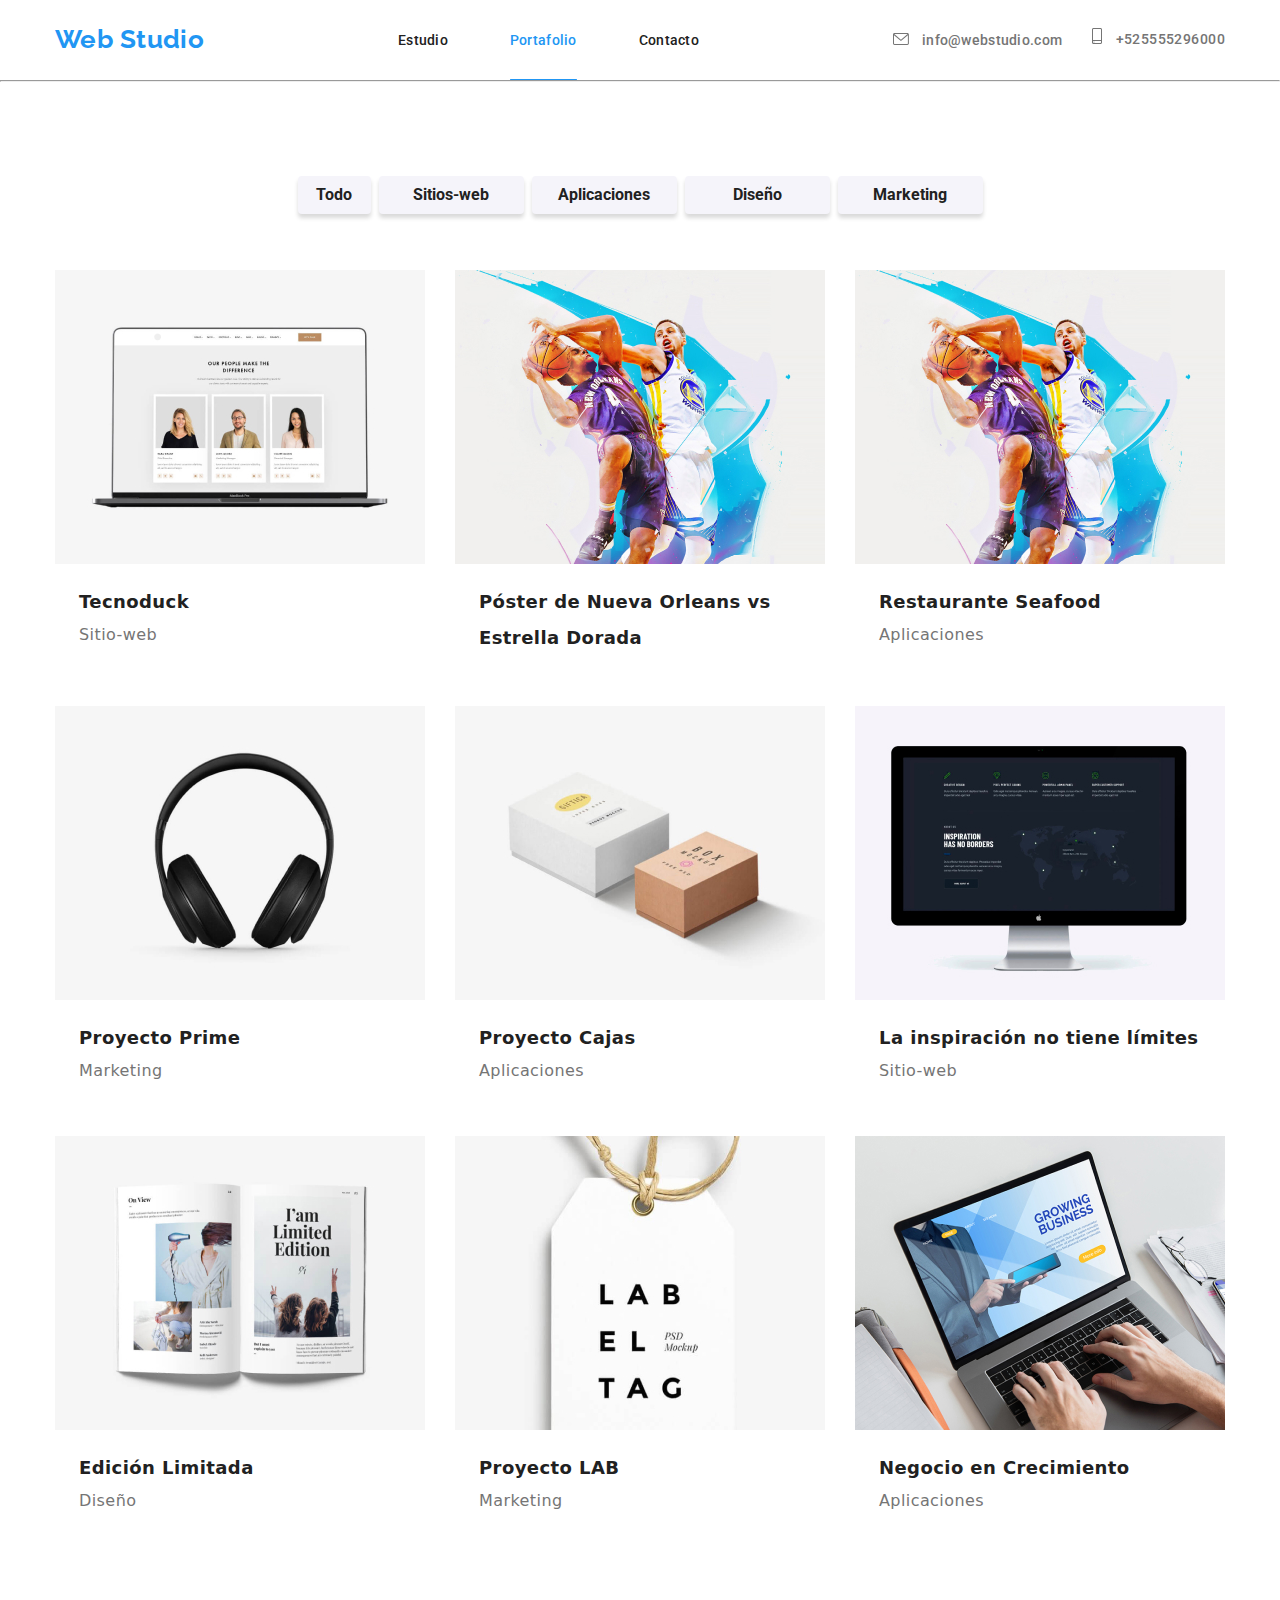
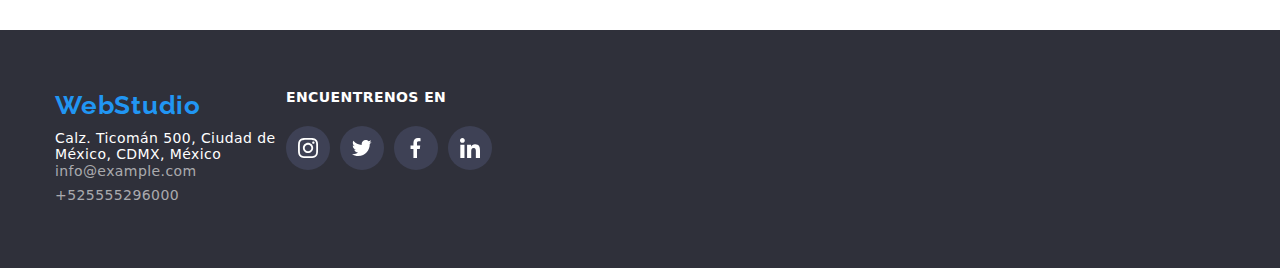
==== portafolio.html @ 2e1197ca "tarea5" ====
<!DOCTYPE html>
<html lang="es">
    <head>
        <link rel="stylesheet" href="./css/styles.css"/>
        <link href="https://fonts.googleapis.com/css2?family=Raleway:wght@700&family=Roboto:wght@400;500;700;900&display=swap" rel="stylesheet"/>
        <link href="https://fonts.googleapis.com/css2?family=Roboto:wght@0,300;0,400;0,700;0,900;1,300;1,400;1,700;1,900&display=swap" rel="stylesheet">
        <link rel="stylesheet" href="https://cdnjs.cloudflare.com/ajax/libs/modern-normalize/1.0.0/modern-normalize.min.css"/>
        <meta charset="UTF-8">
        <meta http-equiv="X-UA-Compatible" content="IE=edge">
        <meta name="viewport" content="width=device-width, initial-scale=1.0">
        <title>Portafolio</title>
    </head>

    <body>
        <header>
            <div class="container container-header ">
                <a href="#" class="principal-link">Web Studio</a>
                <nav class="link-nav">
                    <ul class="list-ul-links">
                        <li><a class="link" href="./index.html">Estudio</a></li>
                        <li><a class="link-portfolio" href="./portafolio.html">Portafolio</a></li>
                        <li><a class="link" href="#">Contacto</a></li>
                    </ul>
                </nav>
                
                <ul class="list-ul-contacs">
                    <div class="email">              
                        <li><a class="link-header" href="mailto:info@example.com" target="_blank">
                            <svg class="icon-email" width="16px" height="12px">
                                <use href="./images/icons.svg/sprite.svg#icon-envelope"></use>
                            </svg>
                            info@webstudio.com
                            </a>
                        </li>
                    </div>

                    <div class="tel">
                        <li><a class="header-number-contact" href="525555296000"> 
                            <svg class="icon-tel" width="10px" height="16px">
                                <use href="./images/icons.svg/sprite.svg#icon-smartphone"></use>
                            </svg>
                            +525555296000
                            </a>
                        </li>                                                             
                    </div>                                       
                </ul>   
            </div>
        </header>
        <hr>

        <main>
            <section class="section">
                <div class="container">
                    <ul class="list-bot">
                        <li> <button class="general-button" type="button"  target="_blank">Todo</button></li>
                        <li> <button class="button" type="button"  target="_blank">Sitios-web</button></li>
                        <li> <button class="button" type="button"  target="_blank">Aplicaciones</button></li>
                        <li> <button class="button" type="button"  target="_blank">Diseño</button></li>
                        <li> <button class="button" type="button"  target="_blank">Marketing</button></li>
                    </ul>
                    <ul class="list products-portfolio">
                        <li class="product">
                            <div class="text-product">
                                <img src="./images/tecnoduck.jpg" alt="tecnoduck" width="370" height="294">
                                <div class="presentation-product">
                                    <p>Tecnoduk es una plataforma de distribución de coronavirus de última generación. Las compañías usan esta plataforma para el espionaje digital y los ataques a los servidores seguros de la competencia.</p>
                                </div>
                            </div>  
                            <div class="reading-port">
                                <h3 class="title-h3">Tecnoduck</h3>
                                <p class="paragraph-portfolio">Sitio-web</p>
                            </div>                        
                        </li>
    
                        <li class="product">
                            <div class="text-product">
                                <img src="./images/poster.jpg" alt="porter New vs Star" width="370" height="294">
                                <div class="presentation-product">
                                    <p>Lorem ipsum dolor sit amet consectetur adipisicing elit. Esse autem optio commodi asperiores reiciendis in fugit ut quia nisi, totam consequatur quo nobis tempora temporibus accusantium hic?</p>
                                </div>
                            </div>
                            <div class="reading-port">
                                <h3 class="title-h3">Póster de Nueva Orleans vs Estrella Dorada </h3>
                               
                            </div>                            
                        </li>
    
                        <li class="product">
                            <div class="text-product">
                                <img src="./images/poster.jpg" alt="porter New vs Star" width="370" height="294">
                                <div class="presentation-product">
                                    <p>Lorem ipsum dolor sit amet consectetur adipisicing elit. Esse autem optio commodi asperiores reiciendis in fugit ut quia nisi, totam consequatur quo nobis tempora temporibus accusantium hic?</p>
                                </div>
                            </div>
                            <div class="reading-port">
                                <h3 class="title-h3">Restaurante Seafood</h3>
                                <p class="paragraph-portfolio">Aplicaciones</p>
                            </div>                           
                        </li>
    
                        <li class="product">
                            <div class="text-product">
                                <img src="./images/proj-prime.jpg" alt="proyecto-prime" width="370" height="294">
                                <div class="presentation-product">
                                    <p>Lorem ipsum dolor sit amet consectetur adipisicing elit. Esse autem optio commodi asperiores reiciendis in fugit ut quia nisi, totam consequatur quo nobis tempora temporibus accusantium hic?</p>
                                </div>
                            </div>
                            <div class="reading-port">
                                <h3 class="title-h3">Proyecto Prime</h3>
                                <p class="paragraph-portfolio">Marketing</p>
                            </div>                            
                        </li>
    
                        <li class="product">
                            <div class="text-product">
                                <img src="./images/proj-box.jpg" alt="proyecto-caja" width="370" height="294">
                                <div class="presentation-product">
                                    <p>Lorem ipsum dolor sit amet consectetur adipisicing elit. Esse autem optio commodi asperiores reiciendis in fugit ut quia nisi, totam consequatur quo nobis tempora temporibus accusantium hic?</p>
                                </div>
                            </div>
                            <div class="reading-port">
                                <h3 class="title-h3">Proyecto Cajas</h3>
                            <p class="paragraph-portfolio">Aplicaciones</p>
                            </div>                          
                        </li>
    
                        <li class="product">
                            <div class="text-product">
                                <img src="./images/inspiration.jpg" alt="inspiración" width="370" height="294">
                                <div class="presentation-product">
                                    <p>Lorem ipsum dolor sit amet consectetur adipisicing elit. Esse autem optio commodi asperiores reiciendis in fugit ut quia nisi, totam consequatur quo nobis tempora temporibus accusantium hic?</p>
                                </div>
                            </div> 
                            <div class="reading-port">
                                <h3 class="title-h3">La inspiración no tiene límites</h3>
                                <p class="paragraph-portfolio">Sitio-web</p>
                            </div>                           
                        </li>
    
                        <li class="product">
                            <div class="text-product">
                                <img src="./images/edit-limit.jpg" alt="edición-limitada" width="370" height="294">
                                <div class="presentation-product">
                                    <p>Lorem ipsum dolor sit amet consectetur adipisicing elit. Esse autem optio commodi asperiores reiciendis in fugit ut quia nisi, totam consequatur quo nobis tempora temporibus accusantium hic?</p>
                                </div>
                            </div>
                            <div class="reading-port">
                                <h3 class="title-h3">Edición Limitada</h3>
                                <p class="paragraph-portfolio">Diseño</p>
                            </div>                          
                        </li>
    
                        <li class="product">
                            <div class="text-product">
                                <img src="./images/proj-lab.jpg" alt="laboratorio" width="370" height="294">
                                <div class="presentation-product">
                                    <p>Lorem ipsum dolor sit amet consectetur adipisicing elit. Esse autem optio commodi asperiores reiciendis in fugit ut quia nisi, totam consequatur quo nobis tempora temporibus accusantium hic?</p>
                                </div>
                            </div>
                            <div class="reading-port">
                                <h3 class="title-h3">Proyecto LAB</h3>
                                <p class="paragraph-portfolio">Marketing</p>
                            </div>                           
                        </li>
    
                        <li class="product">
                            <div class="text-product">
                                <img src="./images/business.jpg" alt="Negocios" width="370" height="294">
                                <div class="presentation-product">
                                    <p>Lorem ipsum dolor sit amet consectetur adipisicing elit. Esse autem optio commodi asperiores reiciendis in fugit ut quia nisi, totam consequatur quo nobis tempora temporibus accusantium hic?</p>
                                </div>
                            </div>
                            <div class="reading-port">
                                <h3 class="title-h3">Negocio en Crecimiento</h3>
                                <p class="paragraph-portfolio">Aplicaciones</p>
                            </div>                          
                        </li>
                    </ul>
                </div>
            </section>
            
        </main>

        <footer class="footer">
            <div class="container">
                <div class="style">
                    <div>
                        <a href="#" class="link-study-footer" target="_blank">WebStudio</a>
                        <address class="address">
                            <ul class="list-addres">
                                <li class="dir"> Calz. Ticomán 500, Ciudad de México, CDMX, México </li>
                                <li><a class="footer-link" href="mailto:info@example.com"  target="_blank">info@example.com</a> </li>
                                <li><a class="footer-number-contact"href="tel:+525555296000">+525555296000</a></li>
                            </ul> 
                        </address>
                    </div>
                    <div class="network-footer">
                        <h2 class="title-network-footer">Encuentrenos en</h2>           
                        <ul class="ul-social-networks">
                            <li class="social-networks">
                                <a href="#" class="team-contact-link2" >
                                    <svg class="team-contact-icon2" width="20px" height="20px">
                                        <use class= "icon"href="./images/icons.svg/sprite.svg#icon-instagram"></use>
                                    </svg>
                                </a> 
                            </li>
                            <li class="social-networks">
                                <a href="#" class="team-contact-link2" >
                                    <svg class="team-contact-icon2" width="20px" height="20px">
                                        <use href="./images/icons.svg/sprite.svg#icon-twitter"></use>
                                    </svg>
                                </a> 
                            </li>
                            <li class="social-networks">
                                <a href="#" class="team-contact-link2" >
                                    <svg class="team-contact-icon2" width="20px" height="20px">
                                        <use href="./images/icons.svg/sprite.svg#icon-facebook"></use>
                                    </svg>
                                </a> 
                            </li>
                            <li class="social-networks">
                                <a href="#" class="team-contact-link2" >
                                    <svg class="team-contact-icon2" width="20px" height="20px">
                                        <use href="./images/icons.svg/sprite.svg#icon-linkedin"></use>
                                    </svg>
                                </a> 
                            </li>                                                                              
                        </ul>
                    </div>                    
                </div>               
            </div>                     
        </footer>
    </body>
</html>
---- css/styles.css ----
/* ------------ NORMALICE-----------------*/

h1,h2,h3,h4,h5,h6,p{
    margin-top: 0;
    margin-bottom: 0;
}
html{
    box-sizing: border-box;
}
*,*::after,*::before{
    box-sizing: inherit;
}
img{
    display: block;
    max-width: 100%;
    height: auto;
}
address{
    font-style: normal;
}
.link{
    text-decoration: none;
    color: inherit;
}
.list{
    list-style: none;
    padding: 0;
    margin: 0;
}

/*---------------------Variables--------------------------------*/
:root{
    --conteiner-pading:calc((100%- 1200)/2);
    --color-texto-principal: #212121; 
    --color-texto-secundario: #2196F3;
    --color-texto-terceario: #FFFFFF;
    --background-color-principal: #2196F3;
}
 /* --- GENERAL---*/
body{
    color: var(--color-texto-principal);
    background-color: var(--color-texto-terceario);
    font-family: "Roboto", sans-serif;
    font-style: normal;
    font-size: 14px;
    font-weight: 400;
    letter-spacing: 0.03em;
}
a {
 text-decoration: none;
}
* {
    margin: 0;
    padding: 0;
    box-sizing: border-box;
  }
.container { 
    width: 1200px; 
    padding-left: 15px; 
    padding-right: 15px; 
    margin:0 auto; 
}
.section{
    padding-top: 94px;
    padding-bottom: 94px;
}
/* ----------------HEADER---------------------------*/

/* -----------logo Webstudio-------------------*/

.principal-link{
    color: var(--color-texto-secundario);
    font-family: "Raleway";
    font-weight: 700;
    font-size: 26px;
    line-height: 1.19;
    margin-top: 24px;
    margin-bottom: 25px;
}
/* --------enlaces header------------------------------*/

.link-study{
    position: relative;
    color: var(--color-texto-secundario);
    font-family: "Roboto";
    font-weight: 500;
    line-height: 0.86;
    text-align: left;
    line-height: 1.14;
    letter-spacing: 0.02em;
    text-decoration: none;  
    padding-top: 32px;
    padding-bottom: 32px;
}
.link-study:hover,
.link-study:focus{
    color: var(--color-texto-principal);
 }

.link-study::after{
    content:"";
    position: absolute;
    bottom: -1px;
    left: 0;
    width: 100%;
    height: .1px;
    background-color: var(--color-texto-secundario);
    }
.link-study:hover::after{
    height: 4px;
    color: var(--color-texto-secundario);
    border-radius: 2px;
    transition-duration: 250ms;
    transition-timing-function: cubic-bezier( 0.4, 0, 0.2, 1);
}
.link-portfolio{
    color: var(--color-texto-secundario);
    font-family: "Roboto";
    font-weight: 500;
    line-height: 0.87;
    letter-spacing:0.02em;
    padding-top: 32px;
    padding-bottom: 32px;
    text-decoration: none;
}
.link-portfolio:hover,
.link-portfolio:focus{
    color: var(--color-texto-secundario);
    transition-duration: 500ms;
    transition-timing-function: cubic-bezier( 0.4, 0, 0.2, 1);
}
.link-portfolio{
    position: relative;
}
.link-portfolio::after{
    content:"";
    position: absolute;
    bottom: 0;
    left: 0;
    width: 100%;
    height: 1px;
    background-color: var(--color-texto-secundario);
    border-radius: 2px;
    }
.link-portfolio:hover::after{
    height: 4px;
    color: var(--color-texto-secundario);
    transition-duration: 500ms;
    transition-timing-function: cubic-bezier( 0.4, 0, 0.2, 1);
}
.link{
    color: var(--color-texto-principal);
    font-family: "Roboto";
    font-weight: 500;
    line-height: 0.87;
    text-align: left;
    letter-spacing:0.02em;
    padding-top: 32px;
    padding-bottom: 32px;
    text-decoration: none;
}
.link:hover,
.link:focus{
    color: var(--color-texto-secundario);
    transition-duration: 250ms;
    transition-timing-function: cubic-bezier( 0.4, 0, 0.2, 1);
}
/*-------------------------------------------*/
.link-header{
    color:#757575  ;
    font-family: "Roboto";
    font-weight: 500;
    line-height: 0.86;
    letter-spacing: 0.02em;
    padding-top: 32px;
    padding-bottom: 32px;
    text-decoration: none;
    }
.link-header:hover,
.link-header:focus{
    color: var(--color-texto-secundario);
}
.header-number-contact{
    color: #757575;
    font-family: "Roboto";
    font-style: normal;
    font-weight: 500;
    line-height: 1.71;
    text-align: left;
    padding-top: 32px;
    padding-bottom: 32px;
    text-decoration: none;
}
.header-number-contact:hover,
.header-number-contact:focus{
    color: var(--color-texto-secundario); 
}
    /*--- FLEX HEADER--- */

.container-header{
    display: flex;
    justify-content: space-between;
    align-items: center;
    gap: 100px;
    text-decoration: none;
}
.link-nav{
    display: flex; 
    justify-content: center;
    align-items: center;
    gap: 80px;
    text-decoration: none;
}
.list-ul{
    display: flex;
    justify-content: center;
    list-style: none;
    gap: 30px;
    }

.list-ul-links{
    display: flex;
    justify-content: center;
    align-items: center;
    list-style: none;
    gap: 62px;
}

.list-ul-contacs{
    display: flex;
    justify-content: flex-end;
    align-items: center;
    list-style: none;
    gap: 30px;
}
.email{
    display: flex;
    justify-content: center;
    align-items: center;
    gap: 30px;
    cursor: pointer;
}
.email:hover use,
.email:focus use{
    fill: var(--color-texto-secundario);
}
.icon-email{
    fill: #757575;
    margin-right: 10px;
}

.tel:hover use,
.tel:focus use{
    fill: var(--color-texto-secundario);
}
.tel{
    cursor: pointer;
}
.tel{
    display: flex;
    justify-content: center;
    align-items: center;
    gap: 08px;
}    
.icon-tel{
    fill: #757575;
    margin-right: 10px;
}
/*---------------------------MAIN------------------------*/
/*------hero------*/
.hero{
    color: var(--color-texto-terceario);
    background-color: #2F303A;
    text-align: center;
    align-items: center;
    padding: 200px 0;
    display: flex;
    width: auto;
    height: auto;
    justify-content: space-evenly;
    flex-direction: column;
    align-items: center;
    background-image:
    linear-gradient(to right, 
    rgba(47,48,58,0.4), 
    rgba(47,48,58,0.4)),
    url(../images/Imagen.jpg);
    background-position: center;
    background-size: cover;
}
/*------------Titulo Principal----------------*/
.hero-title{
    color: var(--color-texto-terceario);
    width: 696px;
    font-weight: 900;
    font-size: 44px;
    line-height: 1.36;
    text-align: center;
    letter-spacing: 0.06em;
    margin-left:auto;
    margin-right: auto;
}
/*---------Botón principal------------------------------------*/

.hero-button{
    color: var(--color-texto-terceario);
    background-color: var(--background-color-principal);
    font-family: "Roboto";
    font-size: 16px;
    font-weight: 700;
    line-height: 1.87;
    letter-spacing: 0.06em;
    padding: 10px 32px;
    border: 0; 
    cursor: pointer;
    text-align: center;
    margin-top: 30px;
    box-shadow: 0px 4px 4px rgba(0, 0, 0, 0.15);
    border-radius: 4px; 
}
.hero-button:hover, 
.hero-button:focus{
    color: var(--color-texto-principal);
    transition-duration: 250ms;
    transition-timing-function: cubic-bezier( 0.4, 0, 0.2, 1);
}

/*---------Ventana modal------------
.data-modal-open{

}
.backdrop{
    position: fixed;
    width: 100%;
    height: 100%;
    top: 0;
    left: 0;
    background-color: rgba(0, 0, 0, 0.4);
 
}
.is-hidden{
    visibility: hidden;
    opacity: 0;
    pointer-events: none;   
}
.modal{
    position: absolute;
    border-radius: 4px;
    visibility: hidden;

-----*/


/*-------Sección de beneficios y servicios--------------------------------*/

.icons-benefist{
    background-color: #F5F4FA;
    display: flex;
    width: 270px;
    height: 120px;
    justify-content: center;
    align-items: center;
    text-align: center;
    gap: 20px;
}
.titles{
    color: var(--color-texto-principal);
    font-weight: 700;
    text-align: center;
    align-items: center;
    line-height: 1.14;
    padding-top: 30px;
}
.paragraph{
    color: #757575;
    font-weight: 400;
    line-height: 1.71;
    text-align: left;
    margin-top: 19px;
}

/*-------------Servicios----------------*/
.h3{
    font-family: "Roboto";
    font-style: bond;
    font-weight: 700;
    font-size: 16px;
    line-height: 1.18;
    margin-bottom: 10px;
}
.paragraph-second{
    font-family: "Roboto";
    font-weight: 400;
    font-size: 16px;
    line-height: 1.18;
    text-align: center;
}
/*------Flex contenedor de servicios*/
.icon{
    display: flex;
    justify-content: center;
    align-items: center;
}
.title-service{
    font-weight: 700;
    font-size: 36px;
    line-height: 1.16;
    text-align: center;
    margin-bottom: 30px;
}
.imag-server{
    position: relative;
}
.text-imag{
    position: absolute;
    top: 252px;
    width: 100%;
} 
.paragraph-serv{
    color: var(--color-texto-terceario);
    font-weight: 700;
    font-size: 14px;
    text-align: center;
    text-transform: uppercase;
    background-color: rgba(47, 48, 58, 0.6);
    line-height: 70px; 
}
/*--------------------------------*/
.seccion-team{
    background-color: #F5F4FA;
}
.team-service{
    display: flex;
    justify-content: center;
    align-items: center;
    text-align: center;
    gap: 30px;  
}
.person-rol{
    border-radius: 4px;
    box-shadow: 0px 4px 4px rgba(0, 0, 0, 0.15);
}
.team-member {
    padding: 30px;
}
/*-----------------Iconos redes sociales Main-----------------*/

.team-contact-link{
    display: flex;
    justify-content: center;
    width: 44px;
    height: 44px;
    border-radius: 25px;
    text-align: center;
    align-items: center;
    line-height: 1.87;
}
.team-contact-link:hover{
    display: flex;
    justify-content: center;
    width: 44px;
    height: 44px;
    border-radius: 25px;
    background-color: var(--color-texto-secundario);
    text-align: center;
    align-items: center;
    line-height: 1.87;
    transition-duration: 250ms;
    transition-timing-function: cubic-bezier( 0.4, 0, 0.2, 1);
}
.ul-social-networks{
    display: flex;
    justify-content: center;
    align-items: center;
    gap: 10px;
    margin-top: 20px;
    cursor: pointer; 
    list-style: none;
}
.team-contact-link{
    display: flex;
    justify-content: center;
    width: 44px;
    height: 44px;
    border-radius: 25px;
    text-align: center;
    align-items: center;
    line-height: 1.87;
 }
.team-contact-icon{
    fill: #AFB1B8;
    }
.team-contact-icon:hover{
        fill: var(--color-texto-terceario);
        transition-duration: 500ms;
    transition-timing-function: cubic-bezier( 0.4, 0, 0.2, 1);
}     
.team-contact-link:hover{
        display: flex;
        justify-content: center;
        width: 44px;
        height: 44px;
        border-radius: 25ppx;
        background-color: var(--background-color-principal);
        text-align: center;
        align-items: center;
        line-height: 1.87;
        transition-duration: 500ms;
        transition-timing-function: cubic-bezier( 0.4, 0, 0.2, 1);
}
.icon-section{
    width: 100%;
    display: flex;
    justify-content: space-around;
    padding: 16px;
}
.icon-section > svg > path{
    fill: #AFB1B8;  
}
.icon-section > svg:hover > path,
.icon-section > svg:focus > path {
    fill: var(--color-texto-terceario);
    cursor: pointer;
    transition-duration: 500ms;
    transition-timing-function: cubic-bezier( 0.4, 0, 0.2, 1);
}

/*----------------------CLIENTES REGULARES-----------------------*/
.icon-list{
    display: flex;
    justify-content: center;
    align-items: center;
    text-align: center;
    gap:30px;
    padding: 0;
}
.bord-icons:hover .icon-group{
    fill:var(--color-texto-secundario);
    cursor: pointer;
    transition-duration: 500ms;
    transition-timing-function: cubic-bezier( 0.4, 0, 0.2, 1);
}
.bord-icons:hover{
    border:1px solid var(--color-texto-secundario);  
}
.bord-icons{
    border: 1px solid #AFB1B8;
    width: 170px;
    height: 81px;
    display: flex;
    justify-content: center;
    align-items: center;
    border-radius: 4px;
}
.icon-group{
    fill: #AFB1B8;
} 

 /*--------------------FOOTER--------------------------*/
.link-study-footer{
    color: var(--color-texto-secundario);
    font-family: Raleway;
    font-style: normal;
    font-weight: 700;
    font-size: 26px;
    line-height: 1.19;
    letter-spacing: 0.03em;
    margin-left: 0px;
    display: inline-block;
}
.dir{
    color: var(--color-texto-terceario);
    width: 231px;
    height: 21px;
    margin-top: 9px;
    margin-bottom: 9px;
}
.footer-link{
    color: rgba(255, 255, 255, 0.6);
    font-weight: 400;
    line-height: 1.71;
}
.footer-link:hover, 
.footer-link:focus{
    color: var(--color-texto-secundario);
    transition-duration: 500ms;
    transition-timing-function: cubic-bezier( 0.4, 0, 0.2, 1);
}
.footer-number-contact{
    color: rgba(255, 255, 255, 0.6);
    font-weight: 400;
    line-height: 1.71;
}
.footer-number-contact:hover, 
.footer-number-contact:focus{
    color: var(--color-texto-secundario);
    transition-duration: 500ms;
    transition-timing-function: cubic-bezier( 0.4, 0, 0.2, 1);

    /*--------flex footer----------*/
}
.footer{
    background-color: #2F303A; 
    padding-top: 60px;
    padding-bottom: 60px;
}
.style{
    display: flex;
}
.list-addres{
    list-style: none;
    display: inline-block;
    flex-direction: column;
    margin: 0 auto;
}
/* -------redes sociales footer*/


.title-network-footer{
    color: var(--color-texto-terceario);
    font-weight: 700;
    font-size: 14px;
    line-height: 1.14;
    text-transform: uppercase;
}
.team-contact-link2{
    display: flex;
    justify-content: center;
    width: 44px;
    height: 44px;
    border-radius: 25px;
    background-color: #3e4155;
    text-align: center;
    align-items: center;
    line-height: 1.87;
 }
 .team-contact-icon2{
    fill: var(--color-texto-terceario);
    }
.team-contact-link2:hover{
        display: flex;
        justify-content: center;
        width: 44px;
        height: 44px;
        border-radius: 25ppx;
        background-color: var(--background-color-principal);
        text-align: center;
        align-items: center;
        line-height: 1.87;
        transition-duration: 500ms;
        transition-timing-function: cubic-bezier( 0.4, 0, 0.2, 1);
}

/*--------------------PÁGINA DE PORTAFOLIO------------------------*/
.title-h3{
    color:var(--color-texto-principal);
    font-weight: 700;
    font-size: 18px;
    line-height: 2;
    text-align: Left;
    letter-spacing: 0.06;
}
.paragraph-portfolio{
    color: #757575;
    font-weight: 400;
    font-size: 16px;
    line-height: 1.87;
    text-align: Left;
}
/* ---------Botones------------------*/

.general-button{
    color: var(--color-texto-principal);
    background-color: #F5F4FA;
    font-family: "Roboto";
    font-style: normal;
    font-weight: 500;
    font-size: 16px;
    font-weight: 700;
    line-height: 1.62;
    text-align: center;
    width: 73px;
    height: 38px;
    left: 495px;
    top: 186px;
    border: 0;
    cursor: pointer;
    box-shadow: 0px 4px 4px rgba(0, 0, 0, 0.15);
    border-radius: 4px; 
}
.general-button:hover, 
.general-button:focus{
    color: var(--color-texto-terceario);
    background-color: var(--background-color-principal);
    transition-duration: 250ms;
    transition-timing-function: cubic-bezier( 0.4, 0, 0.2, 1);
}
.button{
    color: var(--color-texto-principal);
    background-color: #F5F4FA;
    font-family: "Roboto";
    font-style: normal;
    font-weight: 500;
    font-size: 16px;
    font-weight: 700;
    line-height: 1.62;
    border: 0;
    cursor: pointer;
    box-shadow: 0px 4px 4px rgba(0, 0, 0, 0.15);
    border-radius: 4px; 
    width: 145px;
    height: 38px;
}
.button:hover,
.button:focus{
    color: var(--color-texto-terceario);
    background-color: var(--background-color-principal);
    transition-duration: 500ms;
    transition-timing-function: cubic-bezier( 0.4, 0, 0.2, 1);
}
.list-bot{
    display: flex;
    justify-content: center;
    align-items: center;
    list-style: none;
    gap: 08px;
    padding-bottom: 56px;
    }

/*------------------Productos de protafolio--------------------------------*/
.products-portfolio{
    display: flex;
    flex-wrap: wrap;
    gap: 30px; 
}
.product{
    flex-basis: calc((100% - 60px) / 3);
}
.product:hover,
.product:focus{
    cursor: pointer;
    box-shadow: 0px 4px 4px rgba(0, 0, 0, 0.15);
    border-radius: 4px;
}
.title-h3{
    font-size: 18px;
    width: 322px;
}
.paragraph-portfolio{
    font-size: 16px;
    width: 322px;
    height: 30px;
}
.reading-port{
    padding: 20px 24px;
}
.text-product{
    position: relative;
    width: 370px;
    height: 294px;
    margin-left: auto;
    margin-right: auto;
    background-color: #bdbdbd;
    overflow: hidden;
}
.text-product:hover .presentation-product {
    transform: translatex(0);
  }
.presentation-product{
    position: absolute;
    top: 0;
    left: 0;
    width: 370px;
    height: 2294px;
    background-color: rgba(33, 150, 243, 0.9);
    transform: translatey(100%);
    transition-duration: 500ms;
    transition-timing-function: cubic-bezier( 0.4, 0, 0.2, 1);
}
.presentation-product > p {
    color: var(--color-texto-terceario);
    padding: 63px 24px;
    font-weight: 400;
    font-size: 18px;
    line-height: 1.55;
    text-align: center;
    align-items: center;
}
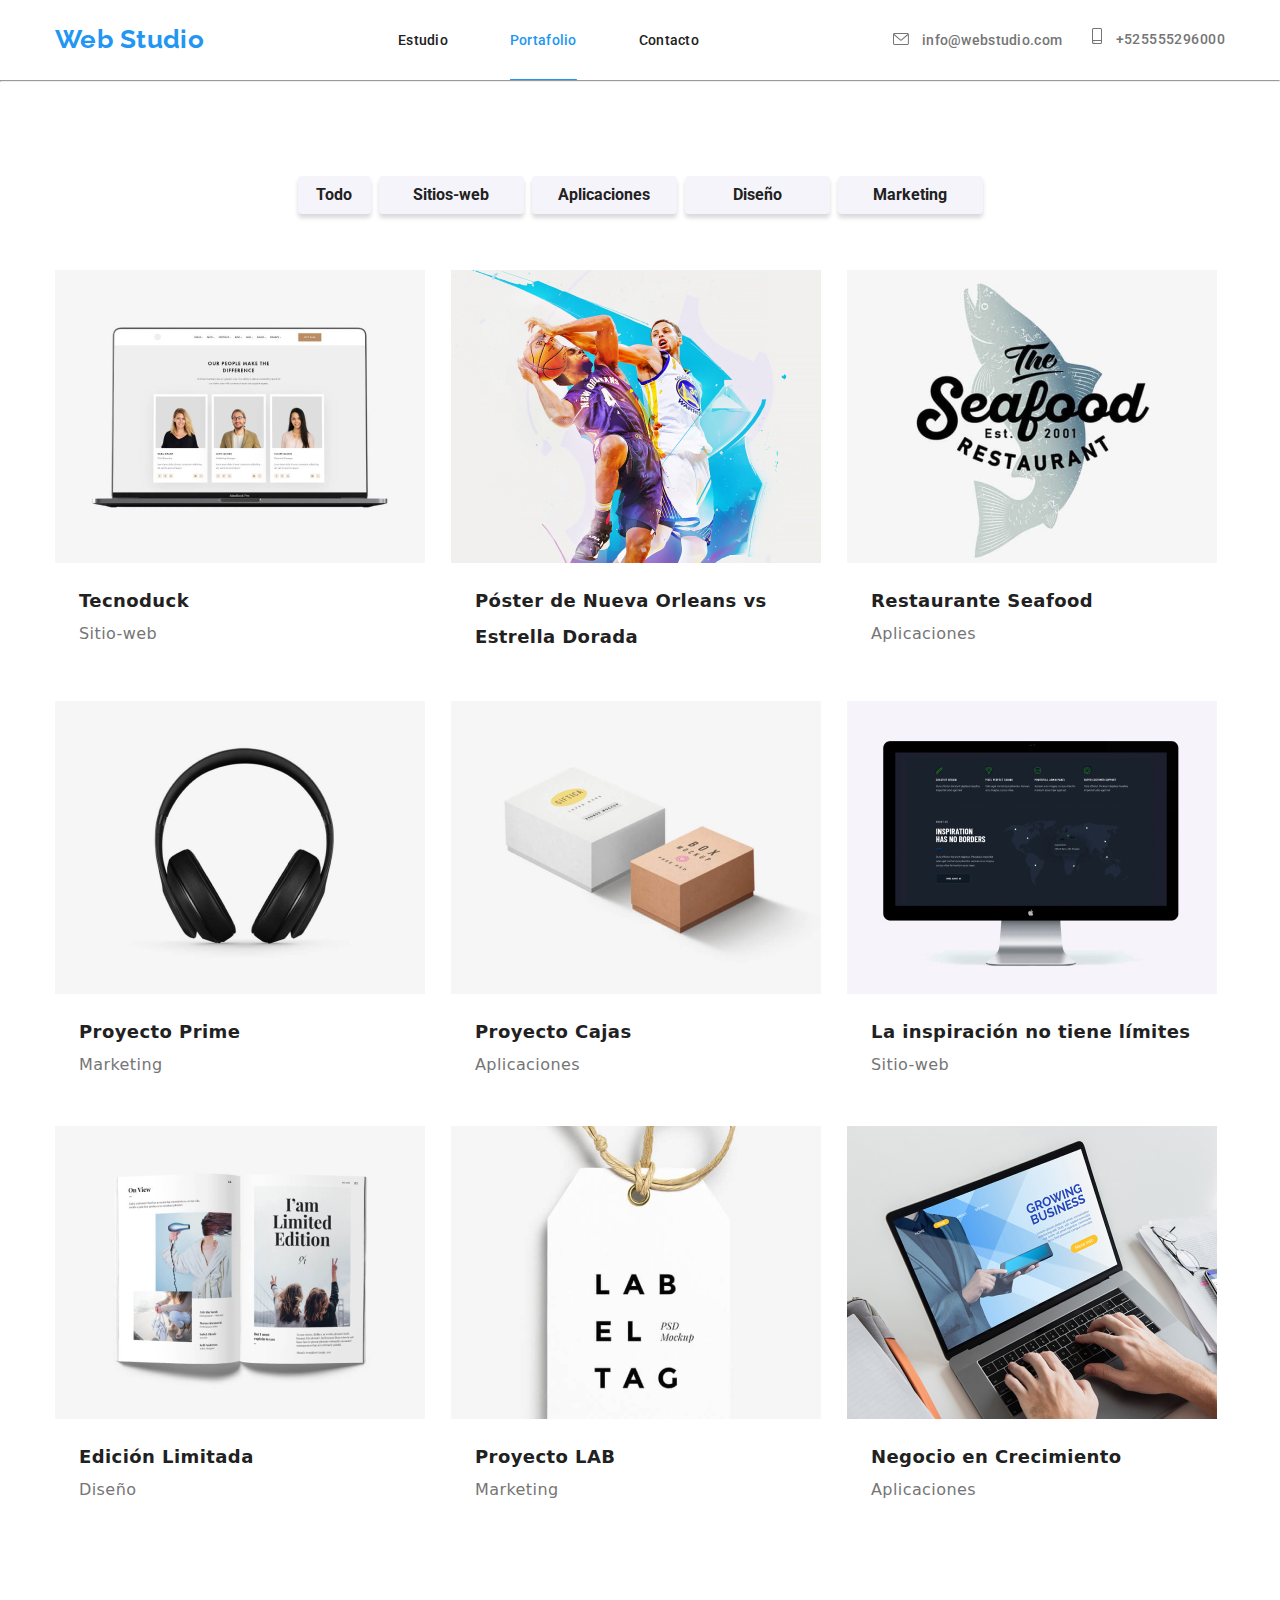
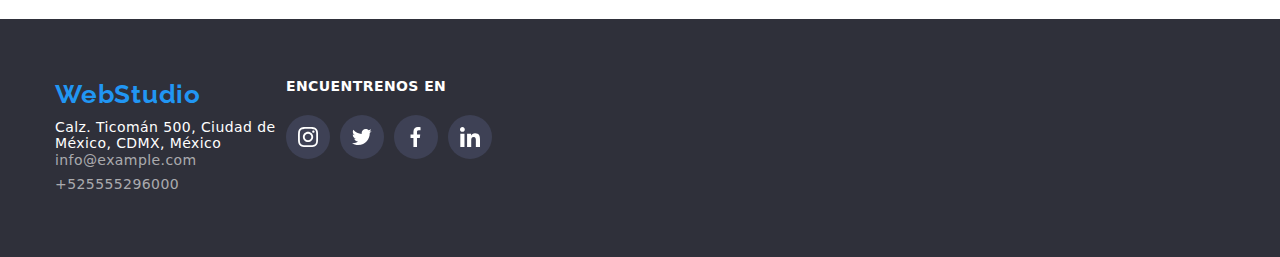
==== commit 74a1f98b: "correcciontarea5" ====
--- a/portafolio.html
+++ b/portafolio.html
@@ -59,17 +59,18 @@
                         <li> <button class="button" type="button"  target="_blank">Marketing</button></li>
                     </ul>
                     <ul class="list products-portfolio">
-                        <li class="product">
-                            <div class="text-product">
-                                <img src="./images/tecnoduck.jpg" alt="tecnoduck" width="370" height="294">
-                                <div class="presentation-product">
-                                    <p>Tecnoduk es una plataforma de distribución de coronavirus de última generación. Las compañías usan esta plataforma para el espionaje digital y los ataques a los servidores seguros de la competencia.</p>
-                                </div>
-                            </div>  
-                            <div class="reading-port">
-                                <h3 class="title-h3">Tecnoduck</h3>
-                                <p class="paragraph-portfolio">Sitio-web</p>
-                            </div>                        
+                        <li class="product"> <a href="#" class="product1">
+                                <div class="text-product">
+                                    <img src="./images/tecnoduck.jpg" alt="tecnoduck" width="370" height="294">
+                                    <div class="presentation-product">
+                                        <p>Tecnoduk es una plataforma de distribución de coronavirus de última generación. Las compañías usan esta plataforma para el espionaje digital y los ataques a los servidores seguros de la competencia.</p>
+                                    </div>
+                                </div>  
+                                <div class="reading-port">
+                                    <h3 class="title-h3">Tecnoduck</h3>
+                                    <p class="paragraph-portfolio">Sitio-web</p>
+                                </div>
+                            </a>                        
                         </li>
     
                         <li class="product">
@@ -80,14 +81,13 @@
                                 </div>
                             </div>
                             <div class="reading-port">
-                                <h3 class="title-h3">Póster de Nueva Orleans vs Estrella Dorada </h3>
-                               
+                                <h3 class="title-h3">Póster de Nueva Orleans vs Estrella Dorada </h3> 
                             </div>                            
                         </li>
     
                         <li class="product">
                             <div class="text-product">
-                                <img src="./images/poster.jpg" alt="porter New vs Star" width="370" height="294">
+                                <img src="./images/restaurant.jpg" alt="Restaurante" width="370" height="294">
                                 <div class="presentation-product">
                                     <p>Lorem ipsum dolor sit amet consectetur adipisicing elit. Esse autem optio commodi asperiores reiciendis in fugit ut quia nisi, totam consequatur quo nobis tempora temporibus accusantium hic?</p>
                                 </div>
--- a/css/styles.css
+++ b/css/styles.css
@@ -35,6 +35,7 @@
     --color-texto-secundario: #2196F3;
     --color-texto-terceario: #FFFFFF;
     --background-color-principal: #2196F3;
+    --background-color-secundary: rgba(33, 150, 243, 0.9);
 }
  /* --- GENERAL---*/
 body{
@@ -91,12 +92,15 @@
     text-decoration: none;  
     padding-top: 32px;
     padding-bottom: 32px;
+    transition-property:color;
+    transition-duration: 250ms;
+    transition-timing-function: cubic-bezier( 0.4, 0, 0.2, 1);
+    transition-delay: 0;
 }
 .link-study:hover,
 .link-study:focus{
     color: var(--color-texto-principal);
  }
-
 .link-study::after{
     content:"";
     position: absolute;
@@ -105,13 +109,16 @@
     width: 100%;
     height: .1px;
     background-color: var(--color-texto-secundario);
+    transition-property:background-color;
+    transition-duration: 250ms;
+    transition-timing-function: cubic-bezier( 0.4, 0, 0.2, 1);
+    transition-delay: 0;
     }
 .link-study:hover::after{
     height: 4px;
     color: var(--color-texto-secundario);
     border-radius: 2px;
-    transition-duration: 250ms;
-    transition-timing-function: cubic-bezier( 0.4, 0, 0.2, 1);
+   
 }
 .link-portfolio{
     color: var(--color-texto-secundario);
@@ -122,12 +129,15 @@
     padding-top: 32px;
     padding-bottom: 32px;
     text-decoration: none;
+    transition-property:color;
+    transition-duration: 250ms;
+    transition-timing-function: cubic-bezier( 0.4, 0, 0.2, 1);
+    transition-delay: 0;
 }
 .link-portfolio:hover,
 .link-portfolio:focus{
     color: var(--color-texto-secundario);
-    transition-duration: 500ms;
-    transition-timing-function: cubic-bezier( 0.4, 0, 0.2, 1);
+   
 }
 .link-portfolio{
     position: relative;
@@ -158,12 +168,14 @@
     padding-top: 32px;
     padding-bottom: 32px;
     text-decoration: none;
+    transition-property:color;
+    transition-duration: 250ms;
+    transition-timing-function: cubic-bezier( 0.4, 0, 0.2, 1);
+    transition-delay: 0;
 }
 .link:hover,
 .link:focus{
     color: var(--color-texto-secundario);
-    transition-duration: 250ms;
-    transition-timing-function: cubic-bezier( 0.4, 0, 0.2, 1);
 }
 /*-------------------------------------------*/
 .link-header{
@@ -175,6 +187,10 @@
     padding-top: 32px;
     padding-bottom: 32px;
     text-decoration: none;
+    transition-property:color;
+    transition-duration: 250ms;
+    transition-timing-function: cubic-bezier( 0.4, 0, 0.2, 1);
+    transition-delay: 0;
     }
 .link-header:hover,
 .link-header:focus{
@@ -190,6 +206,10 @@
     padding-top: 32px;
     padding-bottom: 32px;
     text-decoration: none;
+    transition-property:color;
+    transition-duration: 250ms;
+    transition-timing-function: cubic-bezier( 0.4, 0, 0.2, 1);
+    transition-delay: 0;
 }
 .header-number-contact:hover,
 .header-number-contact:focus{
@@ -217,7 +237,6 @@
     list-style: none;
     gap: 30px;
     }
-
 .list-ul-links{
     display: flex;
     justify-content: center;
@@ -225,7 +244,6 @@
     list-style: none;
     gap: 62px;
 }
-
 .list-ul-contacs{
     display: flex;
     justify-content: flex-end;
@@ -317,17 +335,16 @@
     margin-top: 30px;
     box-shadow: 0px 4px 4px rgba(0, 0, 0, 0.15);
     border-radius: 4px; 
+    transition-property:color;
+    transition-duration: 250ms;
+    transition-timing-function: cubic-bezier( 0.4, 0, 0.2, 1);
+    transition-delay: 0;
 }
 .hero-button:hover, 
 .hero-button:focus{
     color: var(--color-texto-principal);
-    transition-duration: 250ms;
-    transition-timing-function: cubic-bezier( 0.4, 0, 0.2, 1);
-}
-
-/*---------Ventana modal------------
-.data-modal-open{
-
+
+/*-------------Ventana Modal-------------------------*/
 }
 .backdrop{
     position: fixed;
@@ -336,7 +353,7 @@
     top: 0;
     left: 0;
     background-color: rgba(0, 0, 0, 0.4);
- 
+    z-index: 1;
 }
 .is-hidden{
     visibility: hidden;
@@ -345,12 +362,16 @@
 }
 .modal{
     position: absolute;
+    color: var(--color-texto-principal);
+    width: 528px;
+    height: 581px;
+    background-color: var(--color-texto-terceario);
     border-radius: 4px;
-    visibility: hidden;
-
------*/
-
-
+    top: 50%;
+    left: 50%;
+    transform: translate(-50%, -50%);
+    }
+   
 /*-------Sección de beneficios y servicios--------------------------------*/
 
 .icons-benefist{
@@ -445,29 +466,6 @@
 }
 /*-----------------Iconos redes sociales Main-----------------*/
 
-.team-contact-link{
-    display: flex;
-    justify-content: center;
-    width: 44px;
-    height: 44px;
-    border-radius: 25px;
-    text-align: center;
-    align-items: center;
-    line-height: 1.87;
-}
-.team-contact-link:hover{
-    display: flex;
-    justify-content: center;
-    width: 44px;
-    height: 44px;
-    border-radius: 25px;
-    background-color: var(--color-texto-secundario);
-    text-align: center;
-    align-items: center;
-    line-height: 1.87;
-    transition-duration: 250ms;
-    transition-timing-function: cubic-bezier( 0.4, 0, 0.2, 1);
-}
 .ul-social-networks{
     display: flex;
     justify-content: center;
@@ -476,6 +474,10 @@
     margin-top: 20px;
     cursor: pointer; 
     list-style: none;
+    transition-property: color;
+    transition-duration: 250ms;
+    transition-timing-function: cubic-bezier( 0.4, 0, 0.2, 1);
+    transition-delay: 0;
 }
 .team-contact-link{
     display: flex;
@@ -486,45 +488,22 @@
     text-align: center;
     align-items: center;
     line-height: 1.87;
- }
+    transition-property: background-color;
+    transition-duration: 250ms;
+    transition-timing-function: cubic-bezier( 0.4, 0, 0.2, 1);
+    transition-delay: 0;
+}
+.team-contact-link:hover { 
+    background-color: var(--color-texto-secundario);
+}
 .team-contact-icon{
     fill: #AFB1B8;
+   
     }
 .team-contact-icon:hover{
-        fill: var(--color-texto-terceario);
-        transition-duration: 500ms;
-    transition-timing-function: cubic-bezier( 0.4, 0, 0.2, 1);
-}     
-.team-contact-link:hover{
-        display: flex;
-        justify-content: center;
-        width: 44px;
-        height: 44px;
-        border-radius: 25ppx;
-        background-color: var(--background-color-principal);
-        text-align: center;
-        align-items: center;
-        line-height: 1.87;
-        transition-duration: 500ms;
-        transition-timing-function: cubic-bezier( 0.4, 0, 0.2, 1);
-}
-.icon-section{
-    width: 100%;
-    display: flex;
-    justify-content: space-around;
-    padding: 16px;
-}
-.icon-section > svg > path{
-    fill: #AFB1B8;  
-}
-.icon-section > svg:hover > path,
-.icon-section > svg:focus > path {
     fill: var(--color-texto-terceario);
-    cursor: pointer;
-    transition-duration: 500ms;
-    transition-timing-function: cubic-bezier( 0.4, 0, 0.2, 1);
-}
-
+    cursor: pointer;   
+} 
 /*----------------------CLIENTES REGULARES-----------------------*/
 .icon-list{
     display: flex;
@@ -537,8 +516,6 @@
 .bord-icons:hover .icon-group{
     fill:var(--color-texto-secundario);
     cursor: pointer;
-    transition-duration: 500ms;
-    transition-timing-function: cubic-bezier( 0.4, 0, 0.2, 1);
 }
 .bord-icons:hover{
     border:1px solid var(--color-texto-secundario);  
@@ -551,9 +528,17 @@
     justify-content: center;
     align-items: center;
     border-radius: 4px;
+    transition-property:border;
+    transition-duration: 250ms;
+    transition-timing-function: cubic-bezier( 0.4, 0, 0.2, 1);
+    transition-delay: 0;
 }
 .icon-group{
     fill: #AFB1B8;
+    transition-property:fill;
+    transition-duration: 250ms;
+    transition-timing-function: cubic-bezier( 0.4, 0, 0.2, 1);
+    transition-delay: 0;
 } 
 
  /*--------------------FOOTER--------------------------*/
@@ -579,24 +564,30 @@
     color: rgba(255, 255, 255, 0.6);
     font-weight: 400;
     line-height: 1.71;
+    transition-property:color;
+    transition-duration: 250ms;
+    transition-timing-function: cubic-bezier( 0.4, 0, 0.2, 1);
+    transition-delay: 0;
 }
 .footer-link:hover, 
 .footer-link:focus{
     color: var(--color-texto-secundario);
-    transition-duration: 500ms;
-    transition-timing-function: cubic-bezier( 0.4, 0, 0.2, 1);
+    
 }
 .footer-number-contact{
     color: rgba(255, 255, 255, 0.6);
     font-weight: 400;
     line-height: 1.71;
+    transition-property:color;
+    transition-duration: 250ms;
+    transition-timing-function: cubic-bezier( 0.4, 0, 0.2, 1);
+    transition-delay: 0;
 }
 .footer-number-contact:hover, 
 .footer-number-contact:focus{
     color: var(--color-texto-secundario);
-    transition-duration: 500ms;
-    transition-timing-function: cubic-bezier( 0.4, 0, 0.2, 1);
-
+    
+    
     /*--------flex footer----------*/
 }
 .footer{
@@ -615,7 +606,6 @@
 }
 /* -------redes sociales footer*/
 
-
 .title-network-footer{
     color: var(--color-texto-terceario);
     font-weight: 700;
@@ -633,6 +623,10 @@
     text-align: center;
     align-items: center;
     line-height: 1.87;
+    transition-property: background-color;
+    transition-duration: 250ms;
+    transition-timing-function: cubic-bezier( 0.4, 0, 0.2, 1);
+    transition-delay: 0;
  }
  .team-contact-icon2{
     fill: var(--color-texto-terceario);
@@ -642,13 +636,12 @@
         justify-content: center;
         width: 44px;
         height: 44px;
-        border-radius: 25ppx;
+        border-radius: 25px;
         background-color: var(--background-color-principal);
         text-align: center;
         align-items: center;
         line-height: 1.87;
-        transition-duration: 500ms;
-        transition-timing-function: cubic-bezier( 0.4, 0, 0.2, 1);
+        
 }
 
 /*--------------------PÁGINA DE PORTAFOLIO------------------------*/
@@ -687,13 +680,15 @@
     cursor: pointer;
     box-shadow: 0px 4px 4px rgba(0, 0, 0, 0.15);
     border-radius: 4px; 
+    transition-property:color;
+    transition-duration: 250ms;
+    transition-timing-function: cubic-bezier( 0.4, 0, 0.2, 1);
+    transition-delay: 0;
 }
 .general-button:hover, 
 .general-button:focus{
     color: var(--color-texto-terceario);
     background-color: var(--background-color-principal);
-    transition-duration: 250ms;
-    transition-timing-function: cubic-bezier( 0.4, 0, 0.2, 1);
 }
 .button{
     color: var(--color-texto-principal);
@@ -710,13 +705,16 @@
     border-radius: 4px; 
     width: 145px;
     height: 38px;
+    transition-property:var(--background-color-principal);
+    transition-duration: 250ms;
+    transition-timing-function: cubic-bezier( 0.4, 0, 0.2, 1);
+    transition-delay: 0;
 }
 .button:hover,
 .button:focus{
     color: var(--color-texto-terceario);
     background-color: var(--background-color-principal);
-    transition-duration: 500ms;
-    transition-timing-function: cubic-bezier( 0.4, 0, 0.2, 1);
+   
 }
 .list-bot{
     display: flex;
@@ -731,51 +729,42 @@
 .products-portfolio{
     display: flex;
     flex-wrap: wrap;
-    gap: 30px; 
-}
-.product{
+    gap: 26px; 
+}
+.product1{
     flex-basis: calc((100% - 60px) / 3);
-}
-.product:hover,
-.product:focus{
     cursor: pointer;
-    box-shadow: 0px 4px 4px rgba(0, 0, 0, 0.15);
+   
+   
+}
+.product1:hover .presentation-product,
+.product1:focus .presentation-product{
+    transform: translatey(0);
+    border: 1px solid #EEEEEE;
+    box-shadow: 0px 1px 1px rgba(0, 0, 0, 0.12), 0px 4px 4px rgba(0, 0, 0, 0.06), 1px 4px 6px rgba(0, 0, 0, 0.16);
     border-radius: 4px;
-}
-.title-h3{
-    font-size: 18px;
-    width: 322px;
-}
-.paragraph-portfolio{
-    font-size: 16px;
-    width: 322px;
-    height: 30px;
-}
-.reading-port{
-    padding: 20px 24px;
+    
 }
 .text-product{
     position: relative;
     width: 370px;
-    height: 294px;
+    height: 293px;
     margin-left: auto;
     margin-right: auto;
     background-color: #bdbdbd;
     overflow: hidden;
 }
-.text-product:hover .presentation-product {
-    transform: translatex(0);
-  }
 .presentation-product{
     position: absolute;
     top: 0;
     left: 0;
     width: 370px;
-    height: 2294px;
-    background-color: rgba(33, 150, 243, 0.9);
+    height: 293px;
+    background-color: var(--background-color-secundary);
     transform: translatey(100%);
-    transition-duration: 500ms;
-    transition-timing-function: cubic-bezier( 0.4, 0, 0.2, 1);
+    transition-duration: 250ms;
+    transition-timing-function: cubic-bezier( 0.4, 0, 0.2, 1);
+    transition-delay: 0;
 }
 .presentation-product > p {
     color: var(--color-texto-terceario);
@@ -786,3 +775,16 @@
     text-align: center;
     align-items: center;
 }
+.title-h3{
+    font-size: 18px;
+    width: 322px;
+}
+.paragraph-portfolio{
+    font-size: 16px;
+    width: 322px;
+    height: 30px;
+}
+.reading-port{
+    padding: 20px 24px;
+}
+
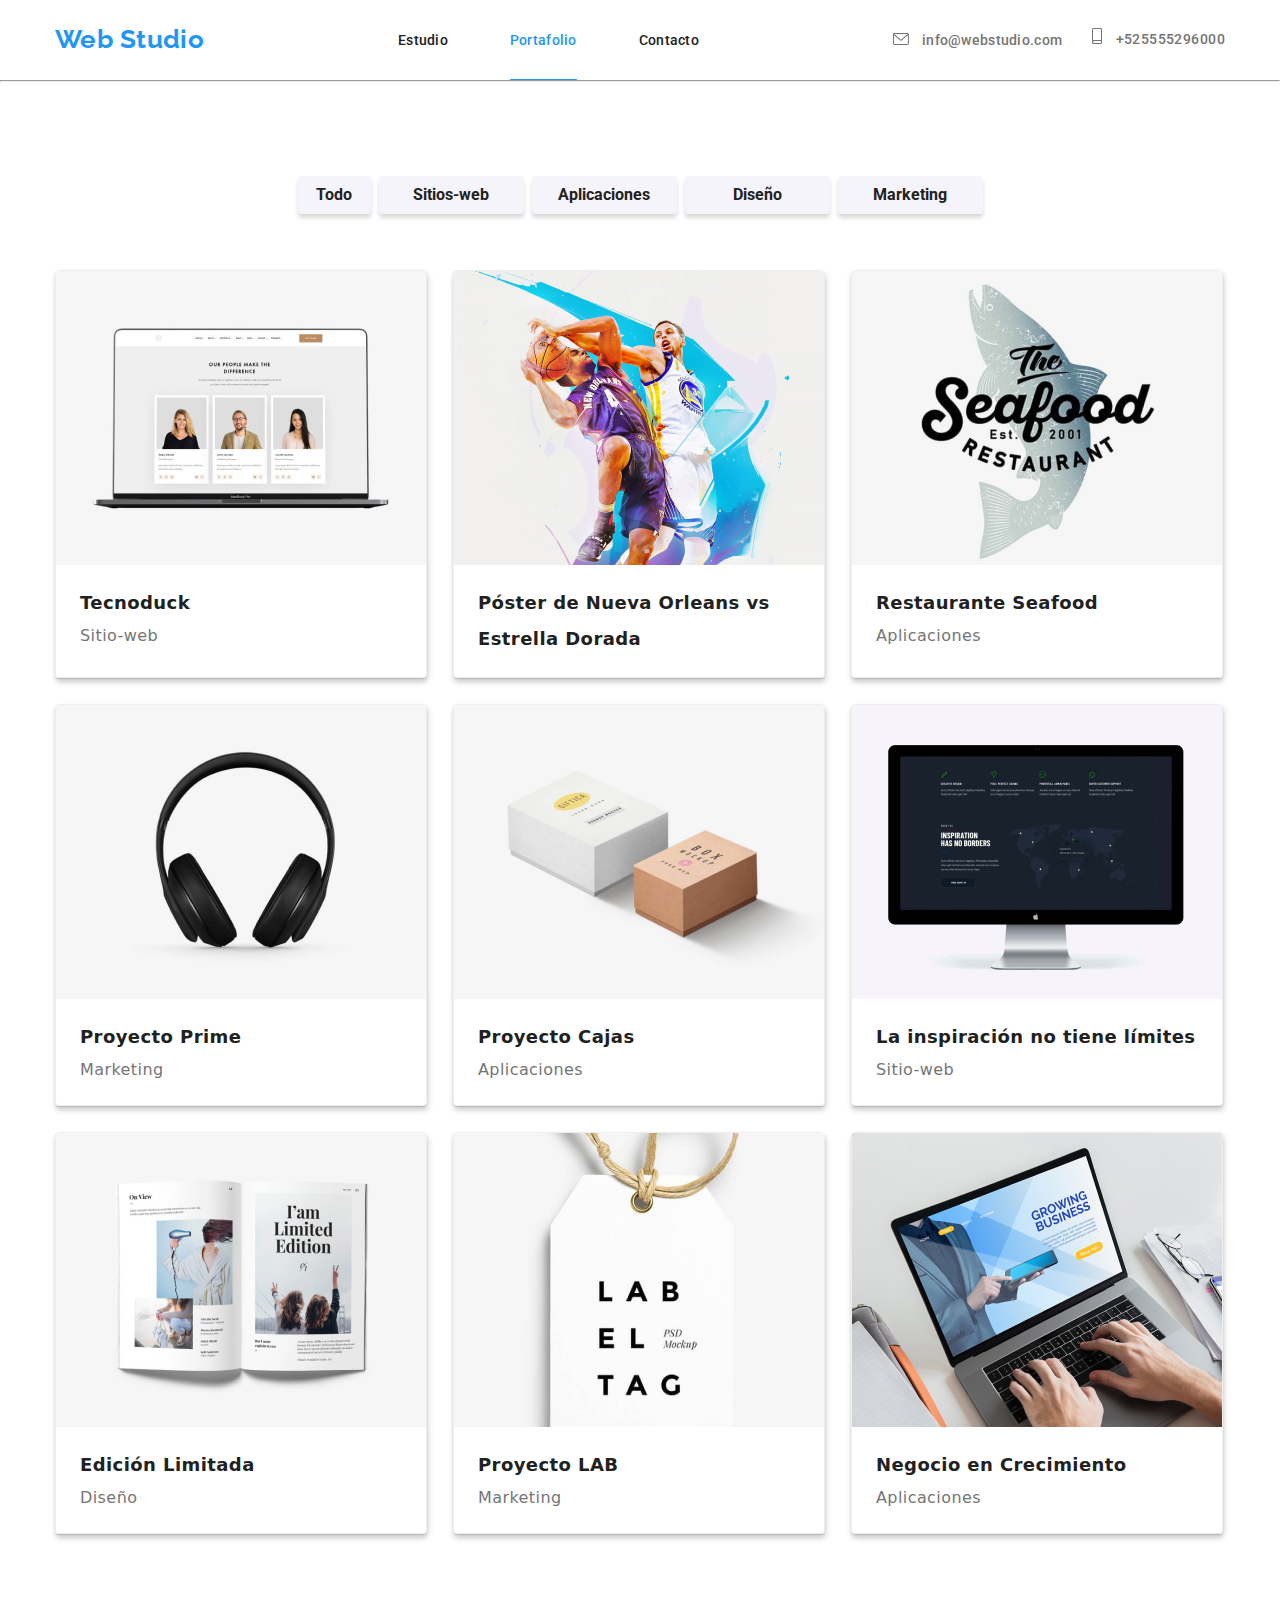
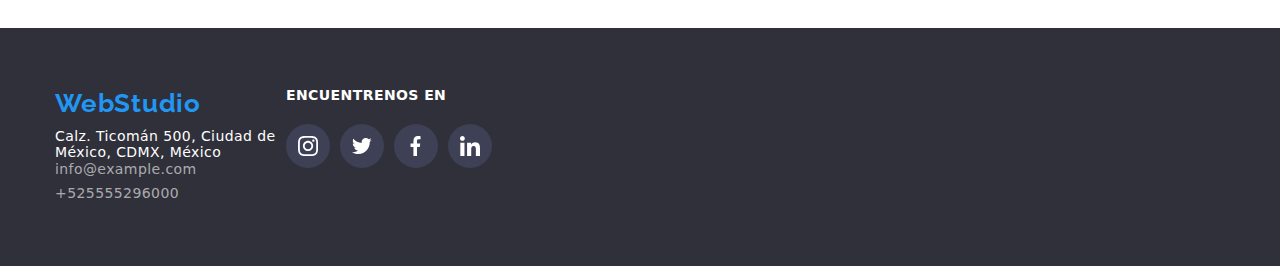
==== commit 346e05f6: "correccion2tarea5" ====
--- a/portafolio.html
+++ b/portafolio.html
@@ -74,6 +74,7 @@
                         </li>
     
                         <li class="product">
+                            <a href="#" class="product1">
                             <div class="text-product">
                                 <img src="./images/poster.jpg" alt="porter New vs Star" width="370" height="294">
                                 <div class="presentation-product">
@@ -82,10 +83,12 @@
                             </div>
                             <div class="reading-port">
                                 <h3 class="title-h3">Póster de Nueva Orleans vs Estrella Dorada </h3> 
-                            </div>                            
-                        </li>
-    
-                        <li class="product">
+                            </div>    
+                            </a>                        
+                        </li>
+    
+                        <li class="product"> 
+                            <a href="" class="product1">
                             <div class="text-product">
                                 <img src="./images/restaurant.jpg" alt="Restaurante" width="370" height="294">
                                 <div class="presentation-product">
@@ -95,10 +98,12 @@
                             <div class="reading-port">
                                 <h3 class="title-h3">Restaurante Seafood</h3>
                                 <p class="paragraph-portfolio">Aplicaciones</p>
-                            </div>                           
-                        </li>
-    
-                        <li class="product">
+                            </div> 
+                            </a>                         
+                        </li>
+    
+                        <li class="product"> 
+                            <a href="" class="product1">
                             <div class="text-product">
                                 <img src="./images/proj-prime.jpg" alt="proyecto-prime" width="370" height="294">
                                 <div class="presentation-product">
@@ -108,10 +113,12 @@
                             <div class="reading-port">
                                 <h3 class="title-h3">Proyecto Prime</h3>
                                 <p class="paragraph-portfolio">Marketing</p>
-                            </div>                            
-                        </li>
-    
-                        <li class="product">
+                            </div> 
+                            </a>                        
+                        </li>
+    
+                        <li class="product"> 
+                            <a href="" class="product1">
                             <div class="text-product">
                                 <img src="./images/proj-box.jpg" alt="proyecto-caja" width="370" height="294">
                                 <div class="presentation-product">
@@ -121,10 +128,12 @@
                             <div class="reading-port">
                                 <h3 class="title-h3">Proyecto Cajas</h3>
                             <p class="paragraph-portfolio">Aplicaciones</p>
-                            </div>                          
-                        </li>
-    
-                        <li class="product">
+                            </div> 
+                            </a>                     
+                        </li>
+    
+                        <li class="product"> 
+                            <a href="" class="product1">
                             <div class="text-product">
                                 <img src="./images/inspiration.jpg" alt="inspiración" width="370" height="294">
                                 <div class="presentation-product">
@@ -134,10 +143,12 @@
                             <div class="reading-port">
                                 <h3 class="title-h3">La inspiración no tiene límites</h3>
                                 <p class="paragraph-portfolio">Sitio-web</p>
-                            </div>                           
-                        </li>
-    
-                        <li class="product">
+                            </div>   
+                            </a>                        
+                        </li>
+    
+                        <li class="product"> 
+                            <a href=""class="product1">
                             <div class="text-product">
                                 <img src="./images/edit-limit.jpg" alt="edición-limitada" width="370" height="294">
                                 <div class="presentation-product">
@@ -147,10 +158,12 @@
                             <div class="reading-port">
                                 <h3 class="title-h3">Edición Limitada</h3>
                                 <p class="paragraph-portfolio">Diseño</p>
-                            </div>                          
-                        </li>
-    
-                        <li class="product">
+                            </div>     
+                            </a>                    
+                        </li>
+    
+                        <li class="product"> 
+                            <a href="" class="product1">
                             <div class="text-product">
                                 <img src="./images/proj-lab.jpg" alt="laboratorio" width="370" height="294">
                                 <div class="presentation-product">
@@ -160,10 +173,12 @@
                             <div class="reading-port">
                                 <h3 class="title-h3">Proyecto LAB</h3>
                                 <p class="paragraph-portfolio">Marketing</p>
-                            </div>                           
-                        </li>
-    
-                        <li class="product">
+                            </div>       
+                            </a>                    
+                        </li>
+    
+                        <li class="product"> 
+                            <a href="" class="product1">
                             <div class="text-product">
                                 <img src="./images/business.jpg" alt="Negocios" width="370" height="294">
                                 <div class="presentation-product">
@@ -173,12 +188,12 @@
                             <div class="reading-port">
                                 <h3 class="title-h3">Negocio en Crecimiento</h3>
                                 <p class="paragraph-portfolio">Aplicaciones</p>
-                            </div>                          
+                            </div>       
+                            </a>                   
                         </li>
                     </ul>
                 </div>
-            </section>
-            
+            </section> 
         </main>
 
         <footer class="footer">
--- a/css/styles.css
+++ b/css/styles.css
@@ -727,41 +727,34 @@
 
 /*------------------Productos de protafolio--------------------------------*/
 .products-portfolio{
+    flex-basis: calc((100% - 60px) / 3);
+    cursor: pointer;
     display: flex;
     flex-wrap: wrap;
     gap: 26px; 
-}
-.product1{
-    flex-basis: calc((100% - 60px) / 3);
-    cursor: pointer;
-   
-   
-}
-.product1:hover .presentation-product,
-.product1:focus .presentation-product{
-    transform: translatey(0);
+    list-style: none;
+}
+.product{
     border: 1px solid #EEEEEE;
     box-shadow: 0px 1px 1px rgba(0, 0, 0, 0.12), 0px 4px 4px rgba(0, 0, 0, 0.06), 1px 4px 6px rgba(0, 0, 0, 0.16);
-    border-radius: 4px;
-    
+    border-radius: 4px; 
+}
+.product:hover .presentation-product{
+    transform: translateY(0%);
 }
 .text-product{
     position: relative;
-    width: 370px;
-    height: 293px;
-    margin-left: auto;
-    margin-right: auto;
-    background-color: #bdbdbd;
     overflow: hidden;
 }
 .presentation-product{
     position: absolute;
     top: 0;
     left: 0;
-    width: 370px;
-    height: 293px;
+    width: 100%;
+    height: 100%;
     background-color: var(--background-color-secundary);
-    transform: translatey(100%);
+    overflow: auto;
+    transform: translatey(101%);
     transition-duration: 250ms;
     transition-timing-function: cubic-bezier( 0.4, 0, 0.2, 1);
     transition-delay: 0;
@@ -775,6 +768,7 @@
     text-align: center;
     align-items: center;
 }
+
 .title-h3{
     font-size: 18px;
     width: 322px;
